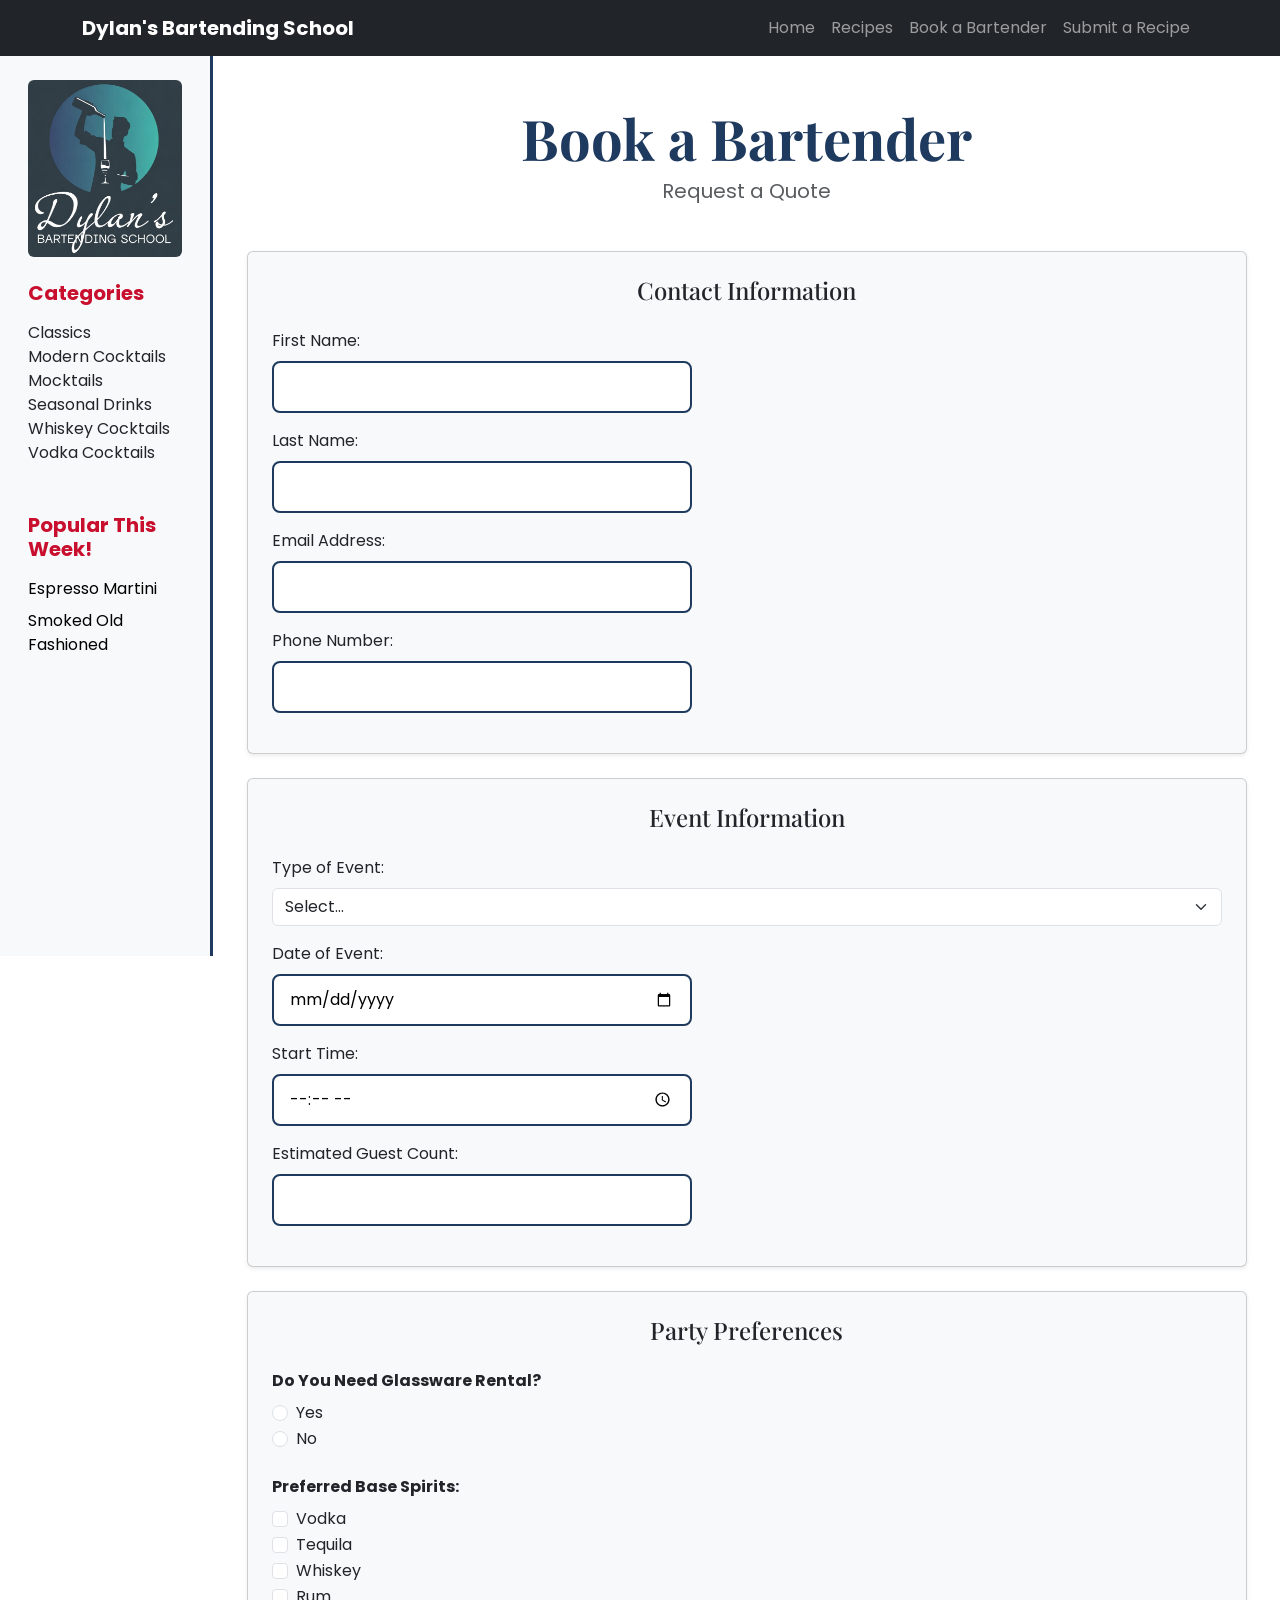
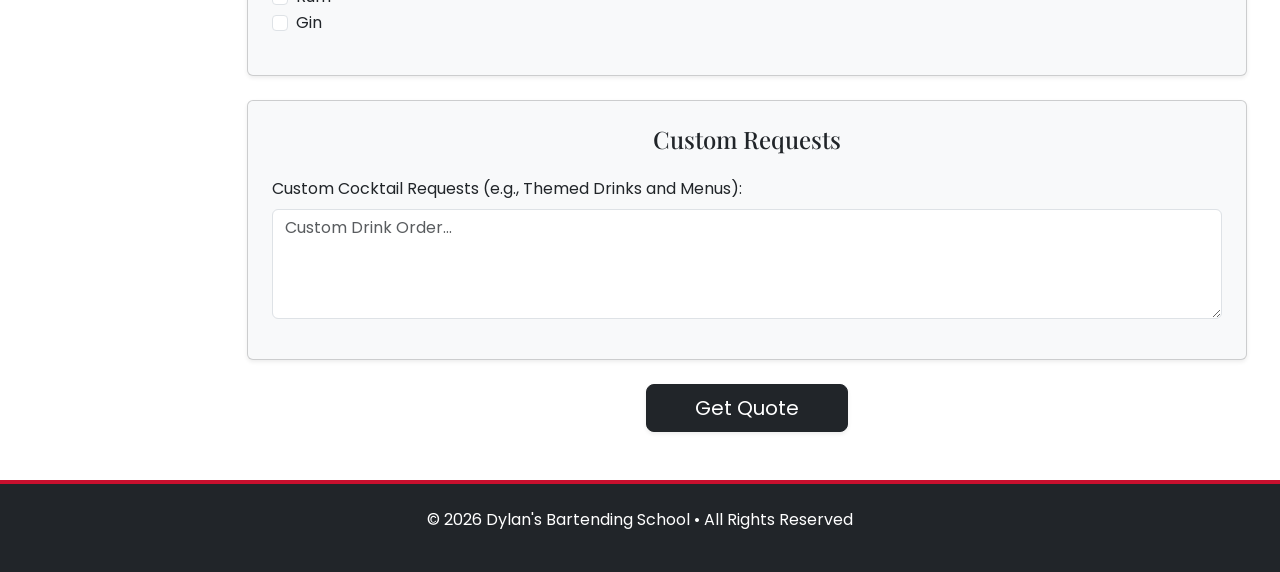
==== html/booking.html @ 4ed50893 "Abstract Footer element to 'ui.js'" ====
<!doctype html>
<html lang="en">

<head>
    <meta charset="utf-8">
    <meta name="viewport" content="width=device-width, initial-scale=1">
    <title>Drink of the Week | Bartending School</title>
    <!-- Bootstrap 5 -->
    <link href="https://cdn.jsdelivr.net/npm/bootstrap@5.3.3/dist/css/bootstrap.min.css" rel="stylesheet">
    <!-- Google Fonts -->
    <link href="https://fonts.googleapis.com/css2?family=Playfair+Display:wght@400;700&family=Poppins:wght@400;500&display=swap" rel="stylesheet">
    <link href="../css/style.css" rel="stylesheet">
</head>

<body>
    <div id="nav-container"><!-- top navbar injected here --></div>

    <div class="container-fluid">
        <div class="row">

            <div id="sidebar-container" class="col-lg-2 sidebar py-4 d-none d-lg-block"><!-- sidebar injected here --></div>



            <!-- Main Content -->
            <div class="col-lg-10 py-5">

                <!-- Hero - Drink of the Week -->
                <div class="text-center mb-5">
                    <h1 class="display-4 fw-bold">Book a Bartender</h1>
                    <h5 class="text-muted fw-normal mt-2">Request a Quote</h5>
                </div>


                <form action="http://www.randyconnolly.com/tests/process.php" method="POST">

                    <!-- Contact Information Card -->
                    <div class="card bg-light shadow-sm mx-auto mb-4" style="max-width: 1000px;">
                        <div class="card-body p-4">
                            <h2 class="h4 text-center mb-4">Contact Information</h2>

                            <div class="mb-3">
                                <label for="first-name" class="form-label form-input-titles">First Name:</label>
                                <input type="text" id="first-name" class="form-control form-input">
                            </div>

                            <div class="mb-3">
                                <label for="last-name" class="form-label form-input-titles">Last Name:</label>
                                <input type="text" id="last-name" class="form-control form-input">
                            </div>

                            <div class="mb-3">
                                <label for="email" class="form-label form-input-titles">Email Address:</label>
                                <input type="email" id="email" class="form-control form-input">
                            </div>

                            <div class="mb-3">
                                <label for="phone" class="form-label form-input-titles">Phone Number:</label>
                                <input type="tel" id="phone" class="form-control form-input">
                            </div>
                        </div>
                    </div>

                    <!-- Event Information Card -->
                    <div class="card bg-light shadow-sm mx-auto mb-4" style="max-width: 1000px;">
                        <div class="card-body p-4">
                            <h2 class="h4 text-center mb-4">Event Information</h2>

                            <div class="mb-3">
                                <label for="event-type" class="form-label form-input-titles">Type of Event:</label>
                                <select id="event-type" class="form-select form-dropdown">
                                    <option value="null">Select...</option>
                                    <option value="event-type-wedding">Wedding</option>
                                    <option value="event-type-corporate">Corporate</option>
                                    <option value="event-type-private">Private</option>
                                    <option value="event-type-other">Other</option>
                                </select>
                            </div>

                            <div class="mb-3">
                                <label for="event-date" class="form-label form-input-titles">Date of Event:</label>
                                <input type="date" id="event-date" class="form-control form-input">
                            </div>

                            <div class="mb-3">
                                <label for="event-time" class="form-label form-input-titles">Start Time:</label>
                                <input type="time" id="event-time" class="form-control form-input">
                            </div>

                            <div class="mb-3">
                                <label for="guest-count" class="form-label form-input-titles">Estimated Guest
                                    Count:</label>
                                <input type="number" id="guest-count" class="form-control form-input">
                            </div>
                        </div>
                    </div>

                    <!-- Party Preferences Card -->
                    <div class="card bg-light shadow-sm mx-auto mb-4" style="max-width: 1000px;">
                        <div class="card-body p-4">
                            <h2 class="h4 text-center mb-4">Party Preferences</h2>

                            <div class="mb-4">
                                <label class="form-label fw-bold form-input-titles">Do You Need Glassware
                                    Rental?</label>
                                <div class="form-check">
                                    <input type="radio" id="radio-yes" name="glassware"
                                        class="form-check-input form-radio" value="Yes - Glassware Needed">
                                    <label for="radio-yes" class="form-check-label form-radio-labels">Yes</label>
                                </div>
                                <div class="form-check">
                                    <input type="radio" id="radio-no" name="glassware"
                                        class="form-check-input form-radio" value="No - Glassware NOT Needed">
                                    <label for="radio-no" class="form-check-label form-radio-labels">No</label>
                                </div>
                            </div>

                            <div class="mb-3">
                                <label class="form-label fw-bold form-input-titles">Preferred Base Spirits:</label>
                                <div class="form-check">
                                    <input id="checkbox-vodka" type="checkbox" class="form-check-input form-checkbox">
                                    <label for="checkbox-vodka"
                                        class="form-check-label form-checkbox-labels">Vodka</label>
                                </div>
                                <div class="form-check">
                                    <input type="checkbox" id="checkbox-tequila" class="form-check-input form-checkbox">
                                    <label for="checkbox-tequila"
                                        class="form-check-label form-checkbox-labels">Tequila</label>
                                </div>
                                <div class="form-check">
                                    <input type="checkbox" id="checkbox-whiskey" class="form-check-input form-checkbox">
                                    <label for="checkbox-whiskey"
                                        class="form-check-label form-checkbox-labels">Whiskey</label>
                                </div>
                                <div class="form-check">
                                    <input type="checkbox" id="checkbox-rum" class="form-check-input form-checkbox">
                                    <label for="checkbox-rum" class="form-check-label form-checkbox-labels">Rum</label>
                                </div>
                                <div class="form-check">
                                    <input type="checkbox" id="checkbox-gin" class="form-check-input form-checkbox">
                                    <label for="checkbox-gin" class="form-check-label form-checkbox-labels">Gin</label>
                                </div>
                            </div>
                        </div>
                    </div>

                    <!-- Custom Requests Card -->
                    <div class="card bg-light shadow-sm mx-auto mb-4" style="max-width: 1000px;">
                        <div class="card-body p-4">
                            <h2 class="h4 text-center mb-4">Custom Requests</h2>
                            <div class="mb-3">
                                <label for="special-requests" class="form-label form-input-titles">Custom Cocktail
                                    Requests (e.g., Themed Drinks and Menus):</label>
                                <textarea id="special-requests" class="form-control form-textarea" rows="4"
                                    placeholder="Custom Drink Order..."></textarea>
                            </div>
                        </div>
                    </div>

                    <div id="error-messages" class="error-text text-danger text-center mb-3">
                        <!-- Error Text Red -->
                    </div>

                    <!-- Submit Button: -->
                    <div class="text-center">
                        <button type="submit" id="submit-btn" class="btn btn-dark btn-lg px-5 shadow-sm">Get
                            Quote</button>
                    </div>
                </form>
            </div>

        </div>
    </div>
    </div>

    <div id="footer-container"><!-- footer injected here --></div>

    <!-- Bootstrap JS -->
    <script src="https://cdn.jsdelivr.net/npm/bootstrap@5.3.3/dist/js/bootstrap.bundle.min.js"></script>
    <script src="../js/ui.js"></script>
</body>

</html>
---- css/style.css ----
@charset "utf-8";

:root {
    --font-heading: 'Playfair Display', serif;
    --font-body: 'Poppins', sans-serif;

    /* UHD color palette */
    --uhd-red: #c8102e;
    --uhd-red-dark: #a30d25;
    --uhd-navy: #1f3a5f;
    --uhd-white: #ffffff;
    --uhd-black: #000000;
    --uhd-light: #f8f9fa;
    --uhd-gray: #6c757d;
}

body {
    font-family: var(--font-body);
    color: var(--uhd-black);
    background-color: var(--uhd-white);
}

h1,
h2,
h3 {
    font-family: var(--font-heading);
    color: var(--uhd-navy);
}

.sidebar {
    background-color: var(--uhd-light);
    height: 100vh;
    position: sticky;
    top: 0;
    border-right: 3px solid var(--uhd-navy);
}

.sidebar h5 {
    color: var(--uhd-red);
    font-weight: 700;
}

.sidebar a {
    color: var(--uhd-navy);
    transition: color 0.2s ease;
}

.sidebar a:hover {
    color: var(--uhd-red);
}

.bookingHero {
    background-image: url("../src/pexelsBartender.jpg");
    background-size: cover;
    background-position: center;
    background-repeat: no-repeat;
    min-height: 60vh;
    display: flex;
    flex-direction: column;
    justify-content: center;
    align-items: center;
    color: var(--uhd-white);
}

.submitRecipeHero {
    background-image: url("../src/pexelsSubmitRecipeHero.jpg");
    background-size: cover;
    background-position: center;
    background-repeat: no-repeat;
    min-height: 60vh;
    display: flex;
    flex-direction: column;
    justify-content: center;
    align-items: center;
    color: var(--uhd-white);
}

.heroTextBackground {
    background-color: rgba(0, 0, 0, 0.7);
    border-radius: 15px;
    padding: 0.5rem 1rem;
    width: fit-content;
}

.navbar {
    position: sticky;
    top: 0;
    z-index: 1020;
}

.navbar-brand {
    color: var(--uhd-white) !important;
}

.nav-link:hover,
.nav-link.active {
    color: var(--uhd-red) !important;
}

footer {
    border-top: 4px solid var(--uhd-red);
}

.homeHeroImage {
    max-height: 500px;
    object-fit: cover;
}

/* Dylan please look over my corrections and inputted codes for the css file */
/* Ashleigh Form Styling for input  */

.form-input {
    width: 100%;
    max-width: 420px;
    padding: 0.75rem 1rem;
    font-family: var(--font-body);
    font-size: 1rem;
    color: var(--uhd-black);
    background-color: var(--uhd-white);
    border: 2px solid var(--uhd-navy);
    border-radius: 8px;
    outline: none;
    box-sizing: border-box;
    transition: border-color 0.25s ease, box-shadow 0.25s ease;
}

.form-input::placeholder {
    color: var(--uhd-gray);
}

.form-input:hover {
    border-color: var(--uhd-red);
}

.form-input:focus {
    border-color: var(--uhd-red);
    box-shadow: 0 0 0 3px rgba(200, 16, 46, 0.2);
}

.btn-primary {
    display: inline-block;
    padding: 0.8rem 1.5rem;
    font-family: var(--font-body);
    font-size: 1rem;
    font-weight: 600;
    color: var(--uhd-white);
    background-color: var(--uhd-red);
    border: 2px solid var(--uhd-red);
    border-radius: 8px;
    cursor: pointer;
    text-align: center;
    transition: all 0.25s ease;
}

.btn-primary:hover {
    background-color: var(--uhd-red-dark);
    border-color: var(--uhd-red-dark);
    box-shadow: 0 6px 14px rgba(0, 0, 0, 0.18);
}

.btn-primary:focus {
    outline: none;
    box-shadow: 0 0 0 3px rgba(31, 58, 95, 0.25);
}

.btn-primary:active {
    transform: translateY(1px);
}

.btn-primary:disabled {
    background-color: #999;
    cursor: not-allowed;
    box-shadow: none;
}
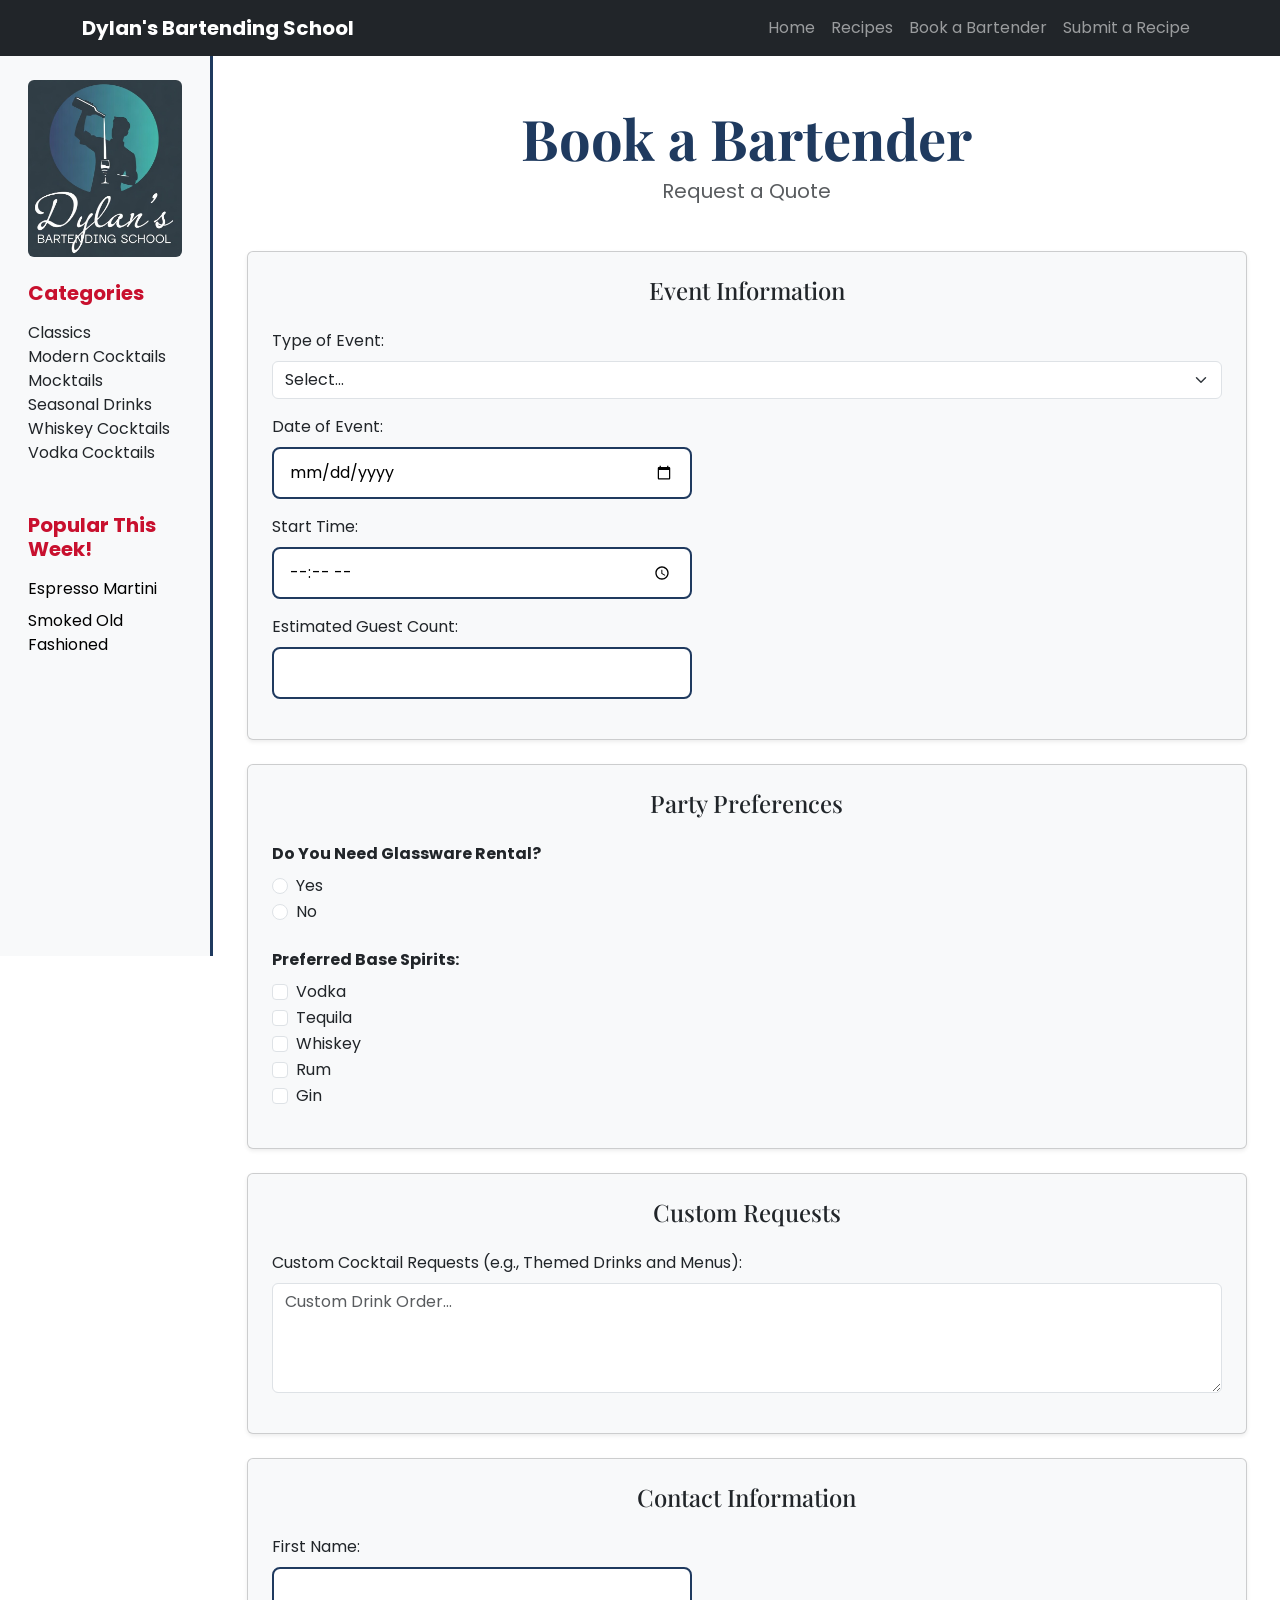
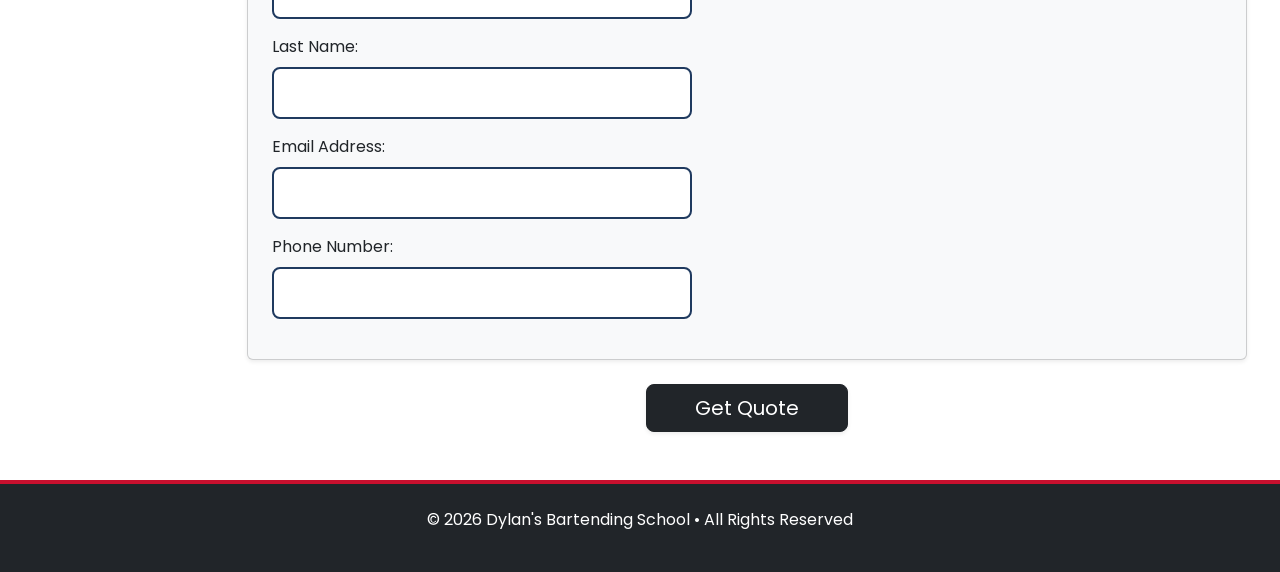
==== commit 65631939: "Age Verification added" ====
--- a/html/booking.html
+++ b/html/booking.html
@@ -33,34 +33,6 @@
 
 
                 <form action="http://www.randyconnolly.com/tests/process.php" method="POST">
-
-                    <!-- Contact Information Card -->
-                    <div class="card bg-light shadow-sm mx-auto mb-4" style="max-width: 1000px;">
-                        <div class="card-body p-4">
-                            <h2 class="h4 text-center mb-4">Contact Information</h2>
-
-                            <div class="mb-3">
-                                <label for="first-name" class="form-label form-input-titles">First Name:</label>
-                                <input type="text" id="first-name" class="form-control form-input">
-                            </div>
-
-                            <div class="mb-3">
-                                <label for="last-name" class="form-label form-input-titles">Last Name:</label>
-                                <input type="text" id="last-name" class="form-control form-input">
-                            </div>
-
-                            <div class="mb-3">
-                                <label for="email" class="form-label form-input-titles">Email Address:</label>
-                                <input type="email" id="email" class="form-control form-input">
-                            </div>
-
-                            <div class="mb-3">
-                                <label for="phone" class="form-label form-input-titles">Phone Number:</label>
-                                <input type="tel" id="phone" class="form-control form-input">
-                            </div>
-                        </div>
-                    </div>
-
                     <!-- Event Information Card -->
                     <div class="card bg-light shadow-sm mx-auto mb-4" style="max-width: 1000px;">
                         <div class="card-body p-4">
@@ -157,14 +129,40 @@
                         </div>
                     </div>
 
+                    <!-- Contact Information Card -->
+                    <div class="card bg-light shadow-sm mx-auto mb-4" style="max-width: 1000px;">
+                        <div class="card-body p-4">
+                            <h2 class="h4 text-center mb-4">Contact Information</h2>
+
+                            <div class="mb-3">
+                                <label for="first-name" class="form-label form-input-titles">First Name:</label>
+                                <input type="text" id="first-name" class="form-control form-input">
+                            </div>
+
+                            <div class="mb-3">
+                                <label for="last-name" class="form-label form-input-titles">Last Name:</label>
+                                <input type="text" id="last-name" class="form-control form-input">
+                            </div>
+
+                            <div class="mb-3">
+                                <label for="email" class="form-label form-input-titles">Email Address:</label>
+                                <input type="email" id="email" class="form-control form-input">
+                            </div>
+
+                            <div class="mb-3">
+                                <label for="phone" class="form-label form-input-titles">Phone Number:</label>
+                                <input type="tel" id="phone" class="form-control form-input">
+                            </div>
+                        </div>
+                    </div>
+
                     <div id="error-messages" class="error-text text-danger text-center mb-3">
                         <!-- Error Text Red -->
                     </div>
 
                     <!-- Submit Button: -->
                     <div class="text-center">
-                        <button type="submit" id="submit-btn" class="btn btn-dark btn-lg px-5 shadow-sm">Get
-                            Quote</button>
+                        <button type="submit" id="submit-btn" class="btn btn-dark btn-lg px-5 shadow-sm">Get Quote</button>
                     </div>
                 </form>
             </div>
--- a/css/style.css
+++ b/css/style.css
@@ -172,3 +172,30 @@
     cursor: not-allowed;
     box-shadow: none;
 }
+
+/* Age Verification Modal */
+.modal-overlay {
+    position: fixed;
+    top: 0;
+    left: 0;
+    width: 100%;
+    height: 100%;
+    background-color: rgba(0, 0, 0, 0.8);
+    display: flex;
+    justify-content: center;
+    align-items: center;
+    z-index: 9999;
+}
+
+.modal-content {
+    background-color: var(--uhd-white);
+    padding: 40px;
+    border-radius: 12px;
+    text-align: center;
+    max-width: 450px;
+    box-shadow: 0 10px 30px rgba(0, 0, 0, 0.5);
+}
+
+.modal-content button {
+    margin: 10px;
+}
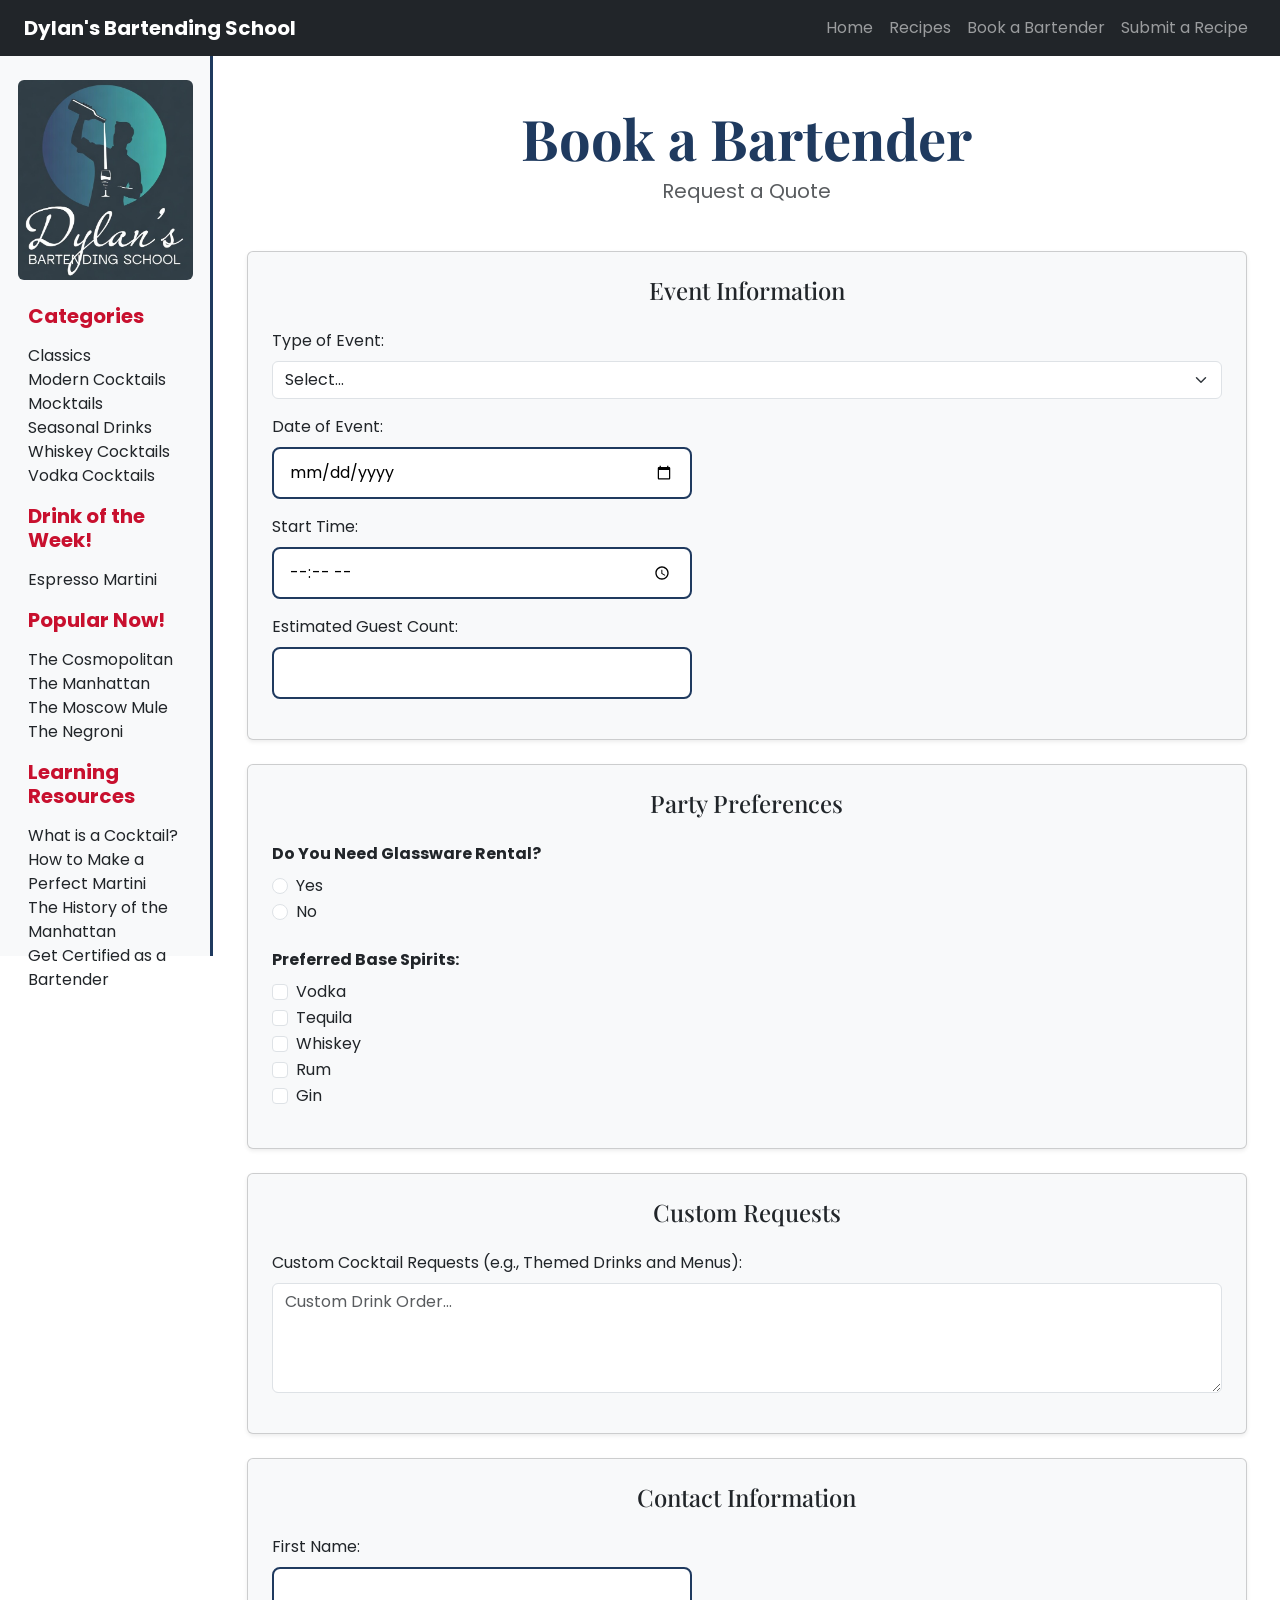
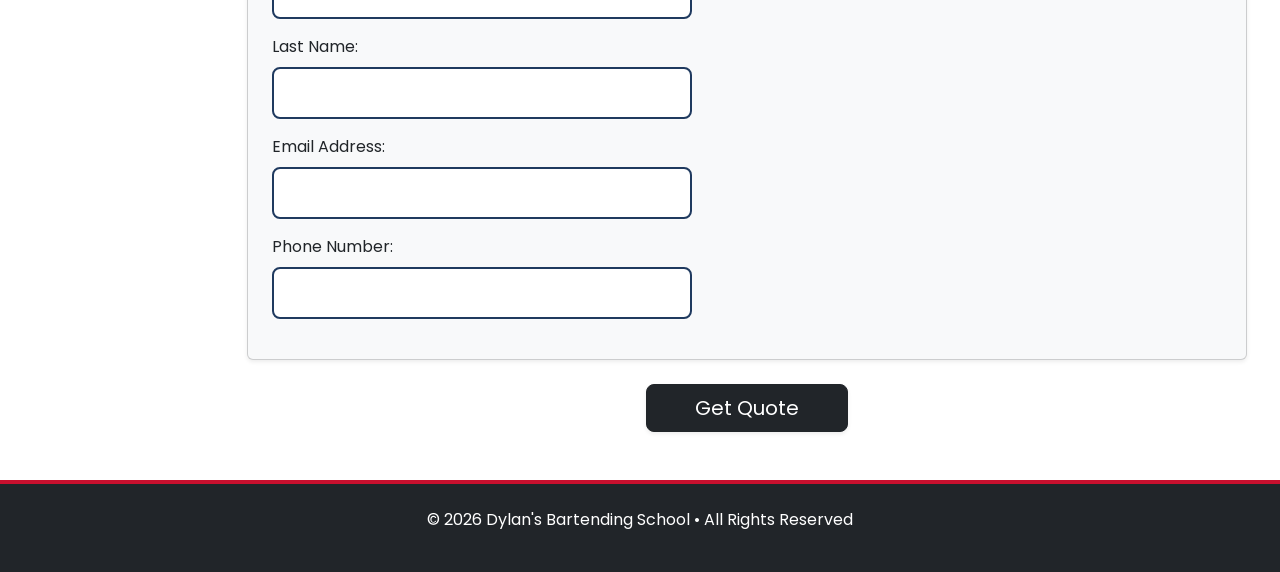
==== commit c431c57c: "Modified Comments" ====
--- a/html/booking.html
+++ b/html/booking.html
@@ -4,37 +4,34 @@
 <head>
     <meta charset="utf-8">
     <meta name="viewport" content="width=device-width, initial-scale=1">
-    <title>Drink of the Week | Bartending School</title>
-    <!-- Bootstrap 5 -->
+    <title>Book a Bartender</title>
+    <!-- bootstrap 5 -->
     <link href="https://cdn.jsdelivr.net/npm/bootstrap@5.3.3/dist/css/bootstrap.min.css" rel="stylesheet">
-    <!-- Google Fonts -->
+    <!-- google fonts -->
     <link href="https://fonts.googleapis.com/css2?family=Playfair+Display:wght@400;700&family=Poppins:wght@400;500&display=swap" rel="stylesheet">
     <link href="../css/style.css" rel="stylesheet">
 </head>
 
 <body>
-    <div id="nav-container"><!-- top navbar injected here --></div>
 
+    <div id="nav-container" class="sticky-top"><!-- top navbar --></div>
     <div class="container-fluid">
         <div class="row">
+            <div id="sidebar-container" class="col-lg-2 sidebar py-4 d-none d-lg-block"><!-- sidebar --></div>
 
-            <div id="sidebar-container" class="col-lg-2 sidebar py-4 d-none d-lg-block"><!-- sidebar injected here --></div>
-
-
-
-            <!-- Main Content -->
+            <!-- main content -->
             <div class="col-lg-10 py-5">
 
-                <!-- Hero - Drink of the Week -->
+                <!-- hero -->
                 <div class="text-center mb-5">
                     <h1 class="display-4 fw-bold">Book a Bartender</h1>
                     <h5 class="text-muted fw-normal mt-2">Request a Quote</h5>
                 </div>
 
-
+                
                 <form action="http://www.randyconnolly.com/tests/process.php" method="POST">
-                    <!-- Event Information Card -->
-                    <div class="card bg-light shadow-sm mx-auto mb-4" style="max-width: 1000px;">
+                    <!-- event information -->
+                    <div class="card bg-light shadow-sm mx-auto mb-4 bookingCard">
                         <div class="card-body p-4">
                             <h2 class="h4 text-center mb-4">Event Information</h2>
 
@@ -60,29 +57,25 @@
                             </div>
 
                             <div class="mb-3">
-                                <label for="guest-count" class="form-label form-input-titles">Estimated Guest
-                                    Count:</label>
+                                <label for="guest-count" class="form-label form-input-titles">Estimated Guest Count:</label>
                                 <input type="number" id="guest-count" class="form-control form-input">
                             </div>
                         </div>
                     </div>
 
-                    <!-- Party Preferences Card -->
-                    <div class="card bg-light shadow-sm mx-auto mb-4" style="max-width: 1000px;">
+                    <!-- party preferences -->
+                    <div class="card bg-light shadow-sm mx-auto mb-4 bookingCard">
                         <div class="card-body p-4">
                             <h2 class="h4 text-center mb-4">Party Preferences</h2>
 
                             <div class="mb-4">
-                                <label class="form-label fw-bold form-input-titles">Do You Need Glassware
-                                    Rental?</label>
+                                <label class="form-label fw-bold form-input-titles">Do You Need Glassware Rental?</label>
                                 <div class="form-check">
-                                    <input type="radio" id="radio-yes" name="glassware"
-                                        class="form-check-input form-radio" value="Yes - Glassware Needed">
+                                    <input type="radio" id="radio-yes" name="glassware" class="form-check-input form-radio" value="Yes - Glassware Needed">
                                     <label for="radio-yes" class="form-check-label form-radio-labels">Yes</label>
                                 </div>
                                 <div class="form-check">
-                                    <input type="radio" id="radio-no" name="glassware"
-                                        class="form-check-input form-radio" value="No - Glassware NOT Needed">
+                                    <input type="radio" id="radio-no" name="glassware" class="form-check-input form-radio" value="No - Glassware NOT Needed">
                                     <label for="radio-no" class="form-check-label form-radio-labels">No</label>
                                 </div>
                             </div>
@@ -91,18 +84,15 @@
                                 <label class="form-label fw-bold form-input-titles">Preferred Base Spirits:</label>
                                 <div class="form-check">
                                     <input id="checkbox-vodka" type="checkbox" class="form-check-input form-checkbox">
-                                    <label for="checkbox-vodka"
-                                        class="form-check-label form-checkbox-labels">Vodka</label>
+                                    <label for="checkbox-vodka" class="form-check-label form-checkbox-labels">Vodka</label>
                                 </div>
                                 <div class="form-check">
                                     <input type="checkbox" id="checkbox-tequila" class="form-check-input form-checkbox">
-                                    <label for="checkbox-tequila"
-                                        class="form-check-label form-checkbox-labels">Tequila</label>
+                                    <label for="checkbox-tequila" class="form-check-label form-checkbox-labels">Tequila</label>
                                 </div>
                                 <div class="form-check">
                                     <input type="checkbox" id="checkbox-whiskey" class="form-check-input form-checkbox">
-                                    <label for="checkbox-whiskey"
-                                        class="form-check-label form-checkbox-labels">Whiskey</label>
+                                    <label for="checkbox-whiskey" class="form-check-label form-checkbox-labels">Whiskey</label>
                                 </div>
                                 <div class="form-check">
                                     <input type="checkbox" id="checkbox-rum" class="form-check-input form-checkbox">
@@ -116,66 +106,59 @@
                         </div>
                     </div>
 
-                    <!-- Custom Requests Card -->
-                    <div class="card bg-light shadow-sm mx-auto mb-4" style="max-width: 1000px;">
+                    <!-- customer requests -->
+                    <div class="card bg-light shadow-sm mx-auto mb-4 bookingCard">
                         <div class="card-body p-4">
                             <h2 class="h4 text-center mb-4">Custom Requests</h2>
                             <div class="mb-3">
-                                <label for="special-requests" class="form-label form-input-titles">Custom Cocktail
-                                    Requests (e.g., Themed Drinks and Menus):</label>
-                                <textarea id="special-requests" class="form-control form-textarea" rows="4"
-                                    placeholder="Custom Drink Order..."></textarea>
+                                <label for="special-requests" class="form-label form-input-titles">Custom Cocktail Requests (e.g., Themed Drinks and Menus):</label>
+                                <textarea id="special-requests" class="form-control form-textarea" rows="4" placeholder="Custom Drink Order..."></textarea>
                             </div>
                         </div>
                     </div>
 
-                    <!-- Contact Information Card -->
-                    <div class="card bg-light shadow-sm mx-auto mb-4" style="max-width: 1000px;">
-                        <div class="card-body p-4">
-                            <h2 class="h4 text-center mb-4">Contact Information</h2>
+                        <!-- contact information -->
+                        <div class="card bg-light shadow-sm mx-auto mb-4 bookingCard">
+                            <div class="card-body p-4">
+                                <h2 class="h4 text-center mb-4">Contact Information</h2>
 
-                            <div class="mb-3">
-                                <label for="first-name" class="form-label form-input-titles">First Name:</label>
-                                <input type="text" id="first-name" class="form-control form-input">
-                            </div>
+                                <div class="mb-3">
+                                    <label for="first-name" class="form-label form-input-titles">First Name:</label>
+                                    <input type="text" id="first-name" class="form-control form-input">
+                                </div>
 
-                            <div class="mb-3">
-                                <label for="last-name" class="form-label form-input-titles">Last Name:</label>
-                                <input type="text" id="last-name" class="form-control form-input">
-                            </div>
+                                <div class="mb-3">
+                                    <label for="last-name" class="form-label form-input-titles">Last Name:</label>
+                                    <input type="text" id="last-name" class="form-control form-input">
+                                </div>
 
-                            <div class="mb-3">
-                                <label for="email" class="form-label form-input-titles">Email Address:</label>
-                                <input type="email" id="email" class="form-control form-input">
-                            </div>
+                                <div class="mb-3">
+                                    <label for="email" class="form-label form-input-titles">Email Address:</label>
+                                    <input type="email" id="email" class="form-control form-input">
+                                </div>
 
-                            <div class="mb-3">
-                                <label for="phone" class="form-label form-input-titles">Phone Number:</label>
-                                <input type="tel" id="phone" class="form-control form-input">
+                                <div class="mb-3">
+                                    <label for="phone" class="form-label form-input-titles">Phone Number:</label>
+                                    <input type="tel" id="phone" class="form-control form-input">
+                                </div>
                             </div>
                         </div>
-                    </div>
 
-                    <div id="error-messages" class="error-text text-danger text-center mb-3">
-                        <!-- Error Text Red -->
-                    </div>
+                        <div id="error-messages" class="error-text text-danger text-center mb-3"><!-- red error text --></div>
 
-                    <!-- Submit Button: -->
-                    <div class="text-center">
-                        <button type="submit" id="submit-btn" class="btn btn-dark btn-lg px-5 shadow-sm">Get Quote</button>
-                    </div>
-                </form>
+                        <!-- submit button -->
+                        <div class="text-center">
+                            <button type="submit" id="submit-btn" class="btn btn-dark btn-lg px-5 shadow-sm">Get Quote</button>
+                        </div>
+                    </form>
+                </div>
             </div>
-
         </div>
     </div>
-    </div>
+    <div id="footer-container"><!-- footer --></div>
 
-    <div id="footer-container"><!-- footer injected here --></div>
-
-    <!-- Bootstrap JS -->
+    <!-- bootstrap js -->
     <script src="https://cdn.jsdelivr.net/npm/bootstrap@5.3.3/dist/js/bootstrap.bundle.min.js"></script>
     <script src="../js/ui.js"></script>
 </body>
-
 </html>
--- a/css/style.css
+++ b/css/style.css
@@ -49,44 +49,7 @@
     color: var(--uhd-red);
 }
 
-.bookingHero {
-    background-image: url("../src/pexelsBartender.jpg");
-    background-size: cover;
-    background-position: center;
-    background-repeat: no-repeat;
-    min-height: 60vh;
-    display: flex;
-    flex-direction: column;
-    justify-content: center;
-    align-items: center;
-    color: var(--uhd-white);
-}
-
-.submitRecipeHero {
-    background-image: url("../src/pexelsSubmitRecipeHero.jpg");
-    background-size: cover;
-    background-position: center;
-    background-repeat: no-repeat;
-    min-height: 60vh;
-    display: flex;
-    flex-direction: column;
-    justify-content: center;
-    align-items: center;
-    color: var(--uhd-white);
-}
-
-.heroTextBackground {
-    background-color: rgba(0, 0, 0, 0.7);
-    border-radius: 15px;
-    padding: 0.5rem 1rem;
-    width: fit-content;
-}
-
-.navbar {
-    position: sticky;
-    top: 0;
-    z-index: 1020;
-}
+
 
 .navbar-brand {
     color: var(--uhd-white) !important;
@@ -101,13 +64,12 @@
     border-top: 4px solid var(--uhd-red);
 }
 
+
+
 .homeHeroImage {
     max-height: 500px;
     object-fit: cover;
 }
-
-/* Dylan please look over my corrections and inputted codes for the css file */
-/* Ashleigh Form Styling for input  */
 
 .form-input {
     width: 100%;
@@ -173,7 +135,8 @@
     box-shadow: none;
 }
 
-/* Age Verification Modal */
+/* age verification modal */
+/* full-screen overlay */
 .modal-overlay {
     position: fixed;
     top: 0;
@@ -187,6 +150,7 @@
     z-index: 9999;
 }
 
+/* inner modal content */
 .modal-content {
     background-color: var(--uhd-white);
     padding: 40px;
@@ -196,6 +160,71 @@
     box-shadow: 0 10px 30px rgba(0, 0, 0, 0.5);
 }
 
+/* modal buttons */
 .modal-content button {
     margin: 10px;
+}
+
+
+
+
+/* home page */
+
+.indexHero {
+    max-height: 500px;
+}
+
+/* get certified */
+.getCertifiedH2 {
+    font-size: 3rem;
+    padding: 5%;
+}
+.getCertifiedImg {
+    max-height: 500px;
+    object-fit: cover;
+}
+
+.getCertifiedP {
+    font-size: 1.75rem;
+    line-height: 1.6;
+}
+
+/* learning for everyone */
+.learningForEveryoneH2 {
+    font-size: 3rem;
+    padding: 5%;
+}
+
+.learningForEveryoneImg {
+    height: 300px;
+    object-fit: cover;
+    object-position: 50% 60%;
+    width: 100%;
+}
+
+.learningForEveryoneP {
+    font-size: 1.75rem;
+    line-height: 1.6;
+}
+
+/* about us */
+.aboutUsImg {
+    max-height: 550px;
+    object-fit: cover;
+}
+
+.aboutUsP {
+    font-size: 1.75rem;
+    line-height: 1.6;
+}
+
+.aboutUsH2 {
+    font-size: 3rem;
+    padding: 5%;
+}
+
+
+/* booking page */ 
+.bookingCard {
+    max-width: 1000px;
 }
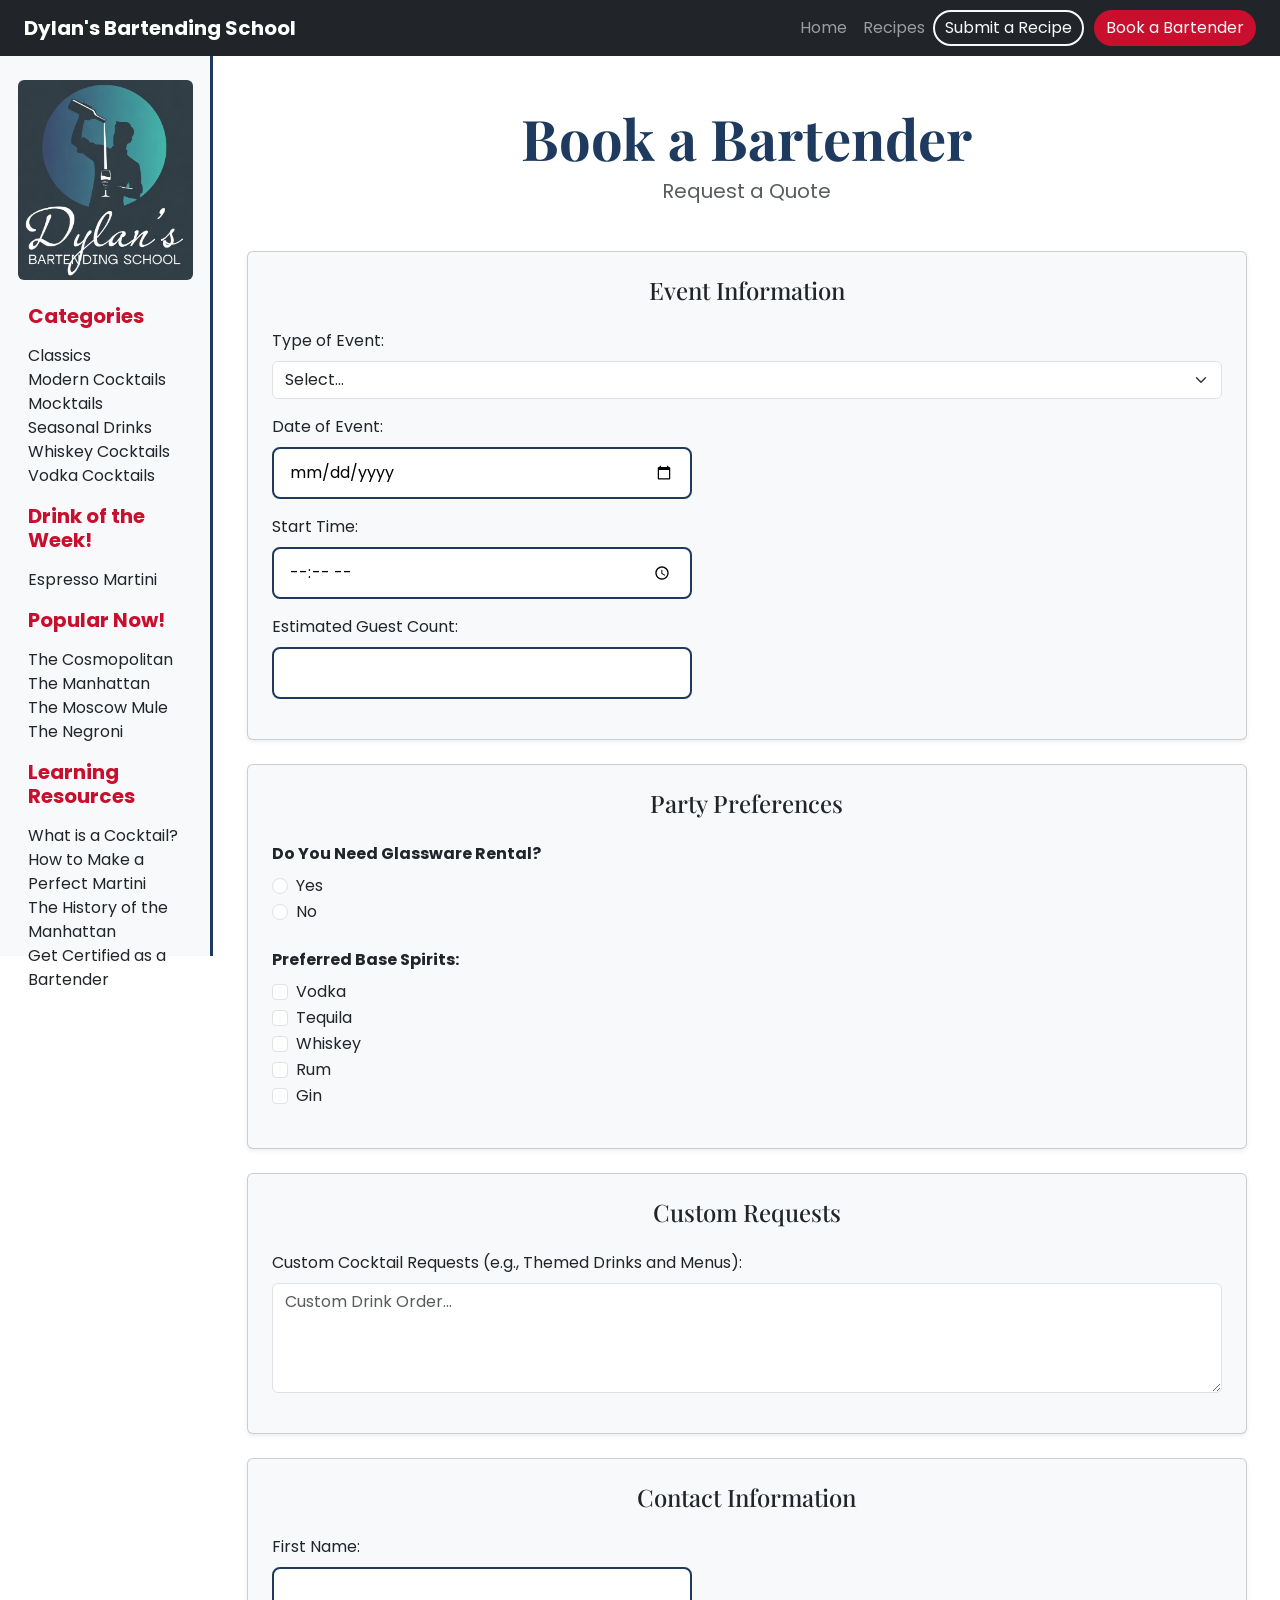
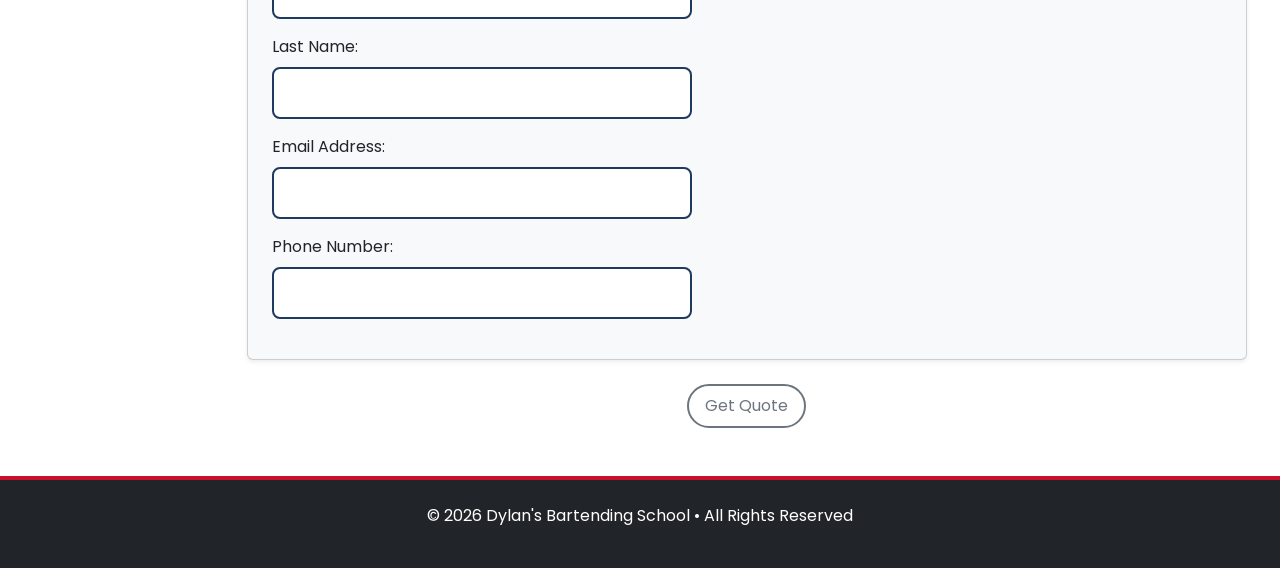
==== commit 3952f069: "Refactor button styles and update class names for consistency across forms Co-authored-by: Copilot <" ====
--- a/html/booking.html
+++ b/html/booking.html
@@ -37,7 +37,7 @@
 
                             <div class="mb-3">
                                 <label for="event-type" class="form-label form-input-titles">Type of Event:</label>
-                                <select id="event-type" class="form-select form-dropdown">
+                                <select id="event-type" name="event-type" class="form-select form-dropdown">
                                     <option value="null">Select...</option>
                                     <option value="event-type-wedding">Wedding</option>
                                     <option value="event-type-corporate">Corporate</option>
@@ -48,17 +48,17 @@
 
                             <div class="mb-3">
                                 <label for="event-date" class="form-label form-input-titles">Date of Event:</label>
-                                <input type="date" id="event-date" class="form-control form-input">
+                                <input type="date" id="event-date" name="event-date" class="form-control form-input">
                             </div>
 
                             <div class="mb-3">
                                 <label for="event-time" class="form-label form-input-titles">Start Time:</label>
-                                <input type="time" id="event-time" class="form-control form-input">
+                                <input type="time" id="event-time" name="event-time" class="form-control form-input">
                             </div>
 
                             <div class="mb-3">
                                 <label for="guest-count" class="form-label form-input-titles">Estimated Guest Count:</label>
-                                <input type="number" id="guest-count" class="form-control form-input">
+                                <input type="number" id="guest-count" name="guest-count" class="form-control form-input">
                             </div>
                         </div>
                     </div>
@@ -83,23 +83,23 @@
                             <div class="mb-3">
                                 <label class="form-label fw-bold form-input-titles">Preferred Base Spirits:</label>
                                 <div class="form-check">
-                                    <input id="checkbox-vodka" type="checkbox" class="form-check-input form-checkbox">
+                                    <input id="checkbox-vodka" type="checkbox" value="Vodka" name="base-spirits[]" class="form-check-input form-checkbox">
                                     <label for="checkbox-vodka" class="form-check-label form-checkbox-labels">Vodka</label>
                                 </div>
                                 <div class="form-check">
-                                    <input type="checkbox" id="checkbox-tequila" class="form-check-input form-checkbox">
+                                    <input type="checkbox" id="checkbox-tequila" value="Tequila" name="base-spirits[]" class="form-check-input form-checkbox">
                                     <label for="checkbox-tequila" class="form-check-label form-checkbox-labels">Tequila</label>
                                 </div>
                                 <div class="form-check">
-                                    <input type="checkbox" id="checkbox-whiskey" class="form-check-input form-checkbox">
+                                    <input type="checkbox" id="checkbox-whiskey" value="Whiskey" name="base-spirits[]" class="form-check-input form-checkbox">
                                     <label for="checkbox-whiskey" class="form-check-label form-checkbox-labels">Whiskey</label>
                                 </div>
                                 <div class="form-check">
-                                    <input type="checkbox" id="checkbox-rum" class="form-check-input form-checkbox">
+                                    <input type="checkbox" id="checkbox-rum" value="Rum" name="base-spirits[]" class="form-check-input form-checkbox">
                                     <label for="checkbox-rum" class="form-check-label form-checkbox-labels">Rum</label>
                                 </div>
                                 <div class="form-check">
-                                    <input type="checkbox" id="checkbox-gin" class="form-check-input form-checkbox">
+                                    <input type="checkbox" id="checkbox-gin" value="Gin" name="base-spirits[]" class="form-check-input form-checkbox">
                                     <label for="checkbox-gin" class="form-check-label form-checkbox-labels">Gin</label>
                                 </div>
                             </div>
@@ -112,7 +112,7 @@
                             <h2 class="h4 text-center mb-4">Custom Requests</h2>
                             <div class="mb-3">
                                 <label for="special-requests" class="form-label form-input-titles">Custom Cocktail Requests (e.g., Themed Drinks and Menus):</label>
-                                <textarea id="special-requests" class="form-control form-textarea" rows="4" placeholder="Custom Drink Order..."></textarea>
+                                <textarea id="special-requests" name="special-requests" class="form-control form-textarea" rows="4" placeholder="Custom Drink Order..."></textarea>
                             </div>
                         </div>
                     </div>
@@ -124,31 +124,31 @@
 
                                 <div class="mb-3">
                                     <label for="first-name" class="form-label form-input-titles">First Name:</label>
-                                    <input type="text" id="first-name" class="form-control form-input">
+                                    <input type="text" id="first-name" name="first-name" class="form-control form-input">
                                 </div>
 
                                 <div class="mb-3">
                                     <label for="last-name" class="form-label form-input-titles">Last Name:</label>
-                                    <input type="text" id="last-name" class="form-control form-input">
+                                    <input type="text" id="last-name" name="last-name" class="form-control form-input">
                                 </div>
 
                                 <div class="mb-3">
                                     <label for="email" class="form-label form-input-titles">Email Address:</label>
-                                    <input type="email" id="email" class="form-control form-input">
+                                    <input type="email" id="email" name="email" class="form-control form-input">
                                 </div>
 
                                 <div class="mb-3">
                                     <label for="phone" class="form-label form-input-titles">Phone Number:</label>
-                                    <input type="tel" id="phone" class="form-control form-input">
+                                    <input type="tel" id="phone" name="phone" class="form-control form-input">
                                 </div>
                             </div>
                         </div>
 
-                        <div id="error-messages" class="error-text text-danger text-center mb-3"><!-- red error text --></div>
+                        <div id="error-messages" name="error-messages" class="error-text text-danger text-center mb-3"><!-- red error text --></div>
 
                         <!-- submit button -->
                         <div class="text-center">
-                            <button type="submit" id="submit-btn" class="btn btn-dark btn-lg px-5 shadow-sm">Get Quote</button>
+                            <button type="submit" id="submit-btn" class="submit-form-button">Get Quote</button>
                         </div>
                     </form>
                 </div>
--- a/css/style.css
+++ b/css/style.css
@@ -27,6 +27,7 @@
     color: var(--uhd-navy);
 }
 
+/* sidebar */
 .sidebar {
     background-color: var(--uhd-light);
     height: 100vh;
@@ -50,7 +51,7 @@
 }
 
 
-
+/* navbar */
 .navbar-brand {
     color: var(--uhd-white) !important;
 }
@@ -60,17 +61,50 @@
     color: var(--uhd-red) !important;
 }
 
+.cta-recipe {
+    display: inline-block;
+    border: 2px solid var(--uhd-light);
+    color: var(--uhd-light);
+    padding: 4px 10px;
+    background-color: transparent;
+    border-radius: 25px;
+    text-decoration: none;
+    transition: all 0.25s ease;
+}
+
+.cta-recipe:hover {
+    background-color: var(--uhd-red);
+    color: var(--uhd-light);
+    border-color: var(--uhd-red);
+}
+
+.cta-booking {
+    display: inline-block;
+    border: 2px solid var(--uhd-red);
+    color: var(--uhd-light);
+    padding: 4px 10px;
+    background-color: var(--uhd-red);
+    border-radius: 25px;
+    text-decoration: none;
+    transition: all 0.25s ease;
+    margin-left: 10px;
+    
+}
+
+.cta-booking:hover {
+    background-color: var(--uhd-white);
+    color: var(--uhd-red);
+    border-color: var(--uhd-white);
+}
+
+/* footer */
 footer {
     border-top: 4px solid var(--uhd-red);
 }
 
 
 
-.homeHeroImage {
-    max-height: 500px;
-    object-fit: cover;
-}
-
+/* forms */
 .form-input {
     width: 100%;
     max-width: 420px;
@@ -99,40 +133,21 @@
     box-shadow: 0 0 0 3px rgba(200, 16, 46, 0.2);
 }
 
-.btn-primary {
-    display: inline-block;
-    padding: 0.8rem 1.5rem;
-    font-family: var(--font-body);
-    font-size: 1rem;
-    font-weight: 600;
-    color: var(--uhd-white);
+.submit-form-button {
+    display: inline-block;
+    border: 2px solid var(--uhd-gray);
+    color: var(--uhd-gray);
+    padding: 4px 10px;
+    background-color: transparent;
+    border-radius: 25px;
+    text-decoration: none;
+    padding: 0.5rem 1rem;
+    transition: all 0.25s ease;
+}
+.submit-form-button:hover {
     background-color: var(--uhd-red);
-    border: 2px solid var(--uhd-red);
-    border-radius: 8px;
-    cursor: pointer;
-    text-align: center;
-    transition: all 0.25s ease;
-}
-
-.btn-primary:hover {
-    background-color: var(--uhd-red-dark);
-    border-color: var(--uhd-red-dark);
-    box-shadow: 0 6px 14px rgba(0, 0, 0, 0.18);
-}
-
-.btn-primary:focus {
-    outline: none;
-    box-shadow: 0 0 0 3px rgba(31, 58, 95, 0.25);
-}
-
-.btn-primary:active {
-    transform: translateY(1px);
-}
-
-.btn-primary:disabled {
-    background-color: #999;
-    cursor: not-allowed;
-    box-shadow: none;
+    color: var(--uhd-light);
+    border-color: var(--uhd-red);
 }
 
 /* age verification modal */
@@ -169,15 +184,16 @@
 
 
 /* home page */
-
 .indexHero {
     max-height: 500px;
+    object-fit: cover;
+    object-position: 50% 45%;
+    width: 80%;
 }
 
 /* get certified */
 .getCertifiedH2 {
     font-size: 3rem;
-    padding: 5%;
 }
 .getCertifiedImg {
     max-height: 500px;
@@ -189,10 +205,27 @@
     line-height: 1.6;
 }
 
+.cta-enroll-now {
+    display: inline-block;
+    border: 2px solid var(--uhd-gray);
+    color: var(--uhd-gray);
+    padding: 4px 10px;
+    background-color: transparent;
+    border-radius: 25px;
+    text-decoration: none;
+    transition: all 0.25s ease;
+}
+
+.cta-enroll-now:hover {
+    background-color: var(--uhd-gray);
+    color: var(--uhd-light);
+    border-color: var(--uhd-gray);
+}
+
 /* learning for everyone */
 .learningForEveryoneH2 {
     font-size: 3rem;
-    padding: 5%;
+    padding: 2.5%;
 }
 
 .learningForEveryoneImg {
@@ -207,9 +240,28 @@
     line-height: 1.6;
 }
 
+.cta-learn-more {
+    display: inline-block;
+    border: 2px solid var(--uhd-navy);
+    color: var(--uhd-navy);
+    padding: 4px 10px;
+    background-color: transparent;
+    border-radius: 25px;
+    text-decoration: none;
+    transition: all 0.25s ease;
+}
+
+.cta-learn-more:hover {
+    background-color: var(--uhd-navy);
+    color: var(--uhd-light);
+    border-color: var(--uhd-navy);
+}
+
+
+
 /* about us */
 .aboutUsImg {
-    max-height: 550px;
+    max-height: 600px;
     object-fit: cover;
 }
 
@@ -220,7 +272,6 @@
 
 .aboutUsH2 {
     font-size: 3rem;
-    padding: 5%;
 }
 
 
